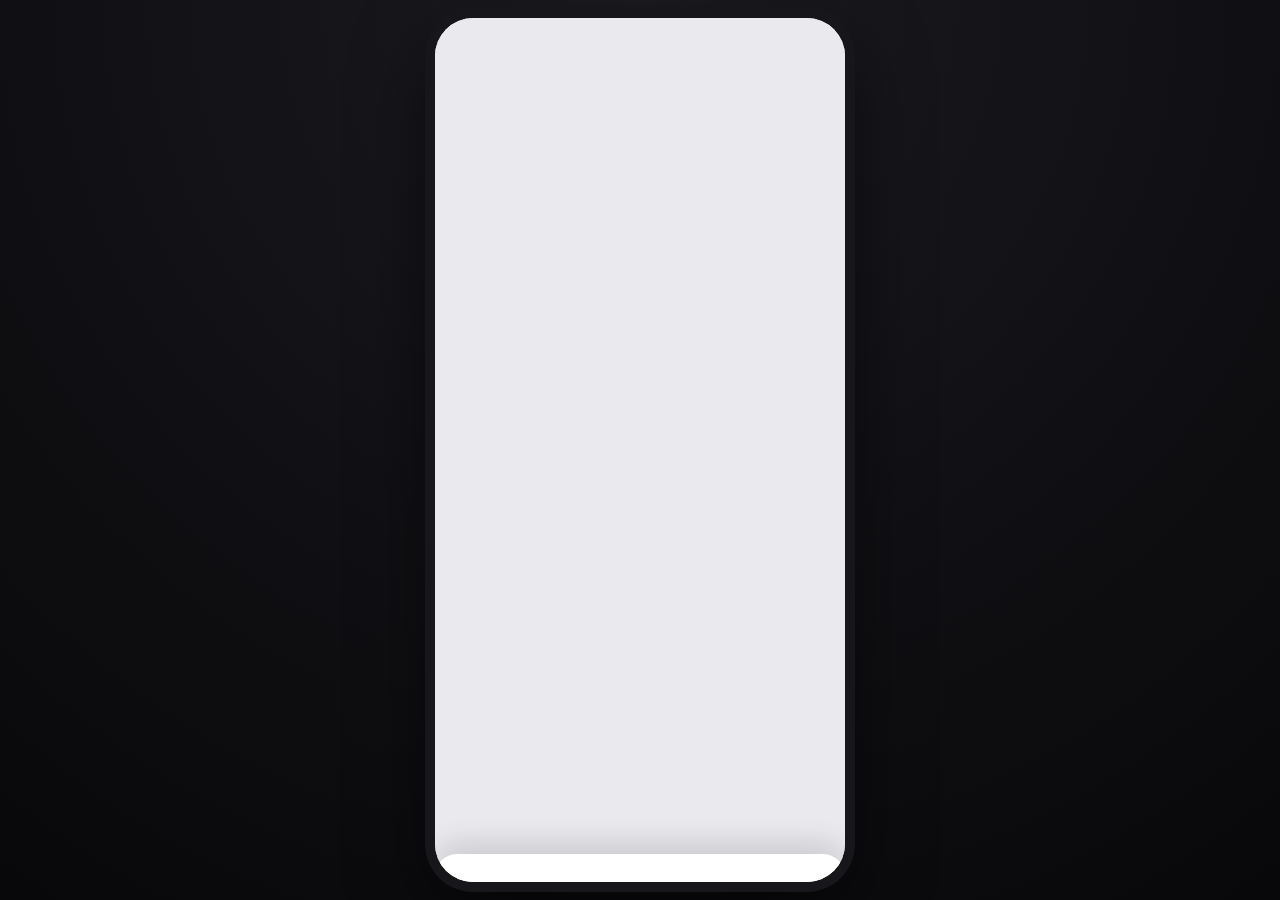
==== 05_Aplicacion/index.html @ 386b2faf "Add files via upload" ====
<!doctype html>
<html lang="es">
<head>
<meta charset="utf-8">
<meta name="viewport" content="width=device-width, initial-scale=1, maximum-scale=1, viewport-fit=cover">
<meta name="theme-color" content="#000000">
<meta name="apple-mobile-web-app-capable" content="yes">
<meta name="mobile-web-app-capable" content="yes">
<meta name="apple-mobile-web-app-status-bar-style" content="black-translucent">
<title>wheels · viaja con tu universidad</title>
<link rel="manifest" href="manifest.webmanifest">
<link rel="icon" href="icons/icon-192.png">
<link rel="apple-touch-icon" href="icons/icon-192.png">
<link rel="preconnect" href="https://fonts.googleapis.com">
<link href="https://fonts.googleapis.com/css2?family=Inter:wght@400;500;600;700;800&display=swap" rel="stylesheet">
<link rel="stylesheet" href="vendor/leaflet/leaflet.css">
<link rel="stylesheet" href="styles.css">
</head>
<body>
<div id="app">
  <div id="map"></div>
  <div id="topbar"></div>
  <div id="sheet" class="sheet"></div>
  <nav id="nav" class="nav hidden"></nav>
  <div id="screen" class="screen hidden"></div>
  <div id="drawer-bg" class="drawer-bg hidden"></div>
  <aside id="drawer" class="drawer"></aside>
  <div id="modal" class="modal hidden"></div>
  <div id="toast" class="toast"></div>
</div>
<script src="vendor/leaflet/leaflet.js"></script>
<script src="config.js"></script>
<script src="data.js"></script>
<script src="maps.js"></script>
<script src="app.js"></script>
</body>
</html>
---- 05_Aplicacion/styles.css ----
/* =====================================================================================
   WHEELS · estilo tipo Uber: mapa a pantalla completa + hojas inferiores, negro y blanco
   con un acento menta. Para cambiar los colores, toca solo las variables de :root.
   ===================================================================================== */
:root {
  --ink: #000; --ink-2: #1c1c1e; --muted: #6b6b70; --line: #e8e8ec; --soft: #f3f3f6;
  --bg: #fff; --accent: #19d3b6; --accent-ink: #00110e; --danger: #e5484d; --warn: #f5a524; --ok: #1fa971;
  --radius: 16px; --shadow: 0 6px 24px rgba(0,0,0,.18);
  --nav-h: 62px; --safe-b: env(safe-area-inset-bottom, 0px); --safe-t: env(safe-area-inset-top, 0px);
}
* { box-sizing: border-box; -webkit-tap-highlight-color: transparent; }
html, body { margin: 0; height: 100%; background: #0b0b0d; color: var(--ink); font-family: "Inter", system-ui, -apple-system, "Segoe UI", Roboto, sans-serif; -webkit-font-smoothing: antialiased; }
button { font: inherit; color: inherit; border: 0; background: none; cursor: pointer; padding: 0; }
input, textarea, select { font: inherit; color: inherit; }
svg.i { width: 22px; height: 22px; fill: none; stroke: currentColor; stroke-width: 2; stroke-linecap: round; stroke-linejoin: round; flex: 0 0 auto; }
.hidden { display: none !important; }

/* ---------- contenedor: pantalla completa en el celular, "marco" de teléfono en escritorio ---------- */
#app { position: relative; width: 100%; height: 100%; overflow: hidden; background: #e9e9ee; }
@media (min-width: 560px) {
  body { display: grid; place-items: center; background: radial-gradient(circle at 50% 0%, #1a1a20, #08080a); }
  #app { width: 410px; height: min(880px, 96vh); border-radius: 38px; box-shadow: 0 0 0 10px #17171b, 0 30px 80px rgba(0,0,0,.6); }
}
#map { position: absolute; inset: 0; z-index: 0; background: #e9e9ee; }
.leaflet-container { font-family: inherit; background: #e9e9ee; }
.leaflet-control-attribution { font-size: 9px !important; opacity: .7; margin-bottom: 0; }
.wl-mk { background: none !important; border: none !important; }
.wl-mk svg { display: block; filter: drop-shadow(0 2px 3px rgba(0,0,0,.35)); }

/* ---------- barra superior ---------- */
#topbar { position: absolute; z-index: 20; top: calc(14px + var(--safe-t)); left: 14px; right: 14px; display: flex; gap: 10px; align-items: center; justify-content: space-between; pointer-events: none; }
#topbar > * { pointer-events: auto; }
.round { width: 46px; height: 46px; border-radius: 50%; background: #fff; box-shadow: var(--shadow); display: grid; place-items: center; }
.pill { background: #fff; box-shadow: var(--shadow); border-radius: 999px; padding: 10px 16px; font-weight: 600; font-size: 14px; display: flex; align-items: center; gap: 8px; }
.pill .dot { width: 9px; height: 9px; border-radius: 50%; background: var(--muted); }
.pill .dot.on { background: var(--ok); box-shadow: 0 0 0 4px rgba(31,169,113,.18); }
.brand { font-weight: 800; font-size: 22px; letter-spacing: -.5px; background: #fff; border-radius: 999px; padding: 6px 16px; box-shadow: var(--shadow); }
.brand b { color: var(--accent); }

/* ---------- hoja inferior ---------- */
.sheet { position: absolute; z-index: 15; left: 0; right: 0; bottom: 0; background: #fff; border-radius: 22px 22px 0 0; box-shadow: 0 -8px 30px rgba(0,0,0,.16); padding: 10px 18px calc(18px + var(--safe-b)); max-height: 78%; overflow-y: auto; transition: bottom .25s ease; animation: up .28s ease; }
.sheet.has-nav { bottom: var(--nav-h); padding-bottom: 18px; }
@keyframes up { from { transform: translateY(24px); opacity: .4; } to { transform: none; opacity: 1; } }
.handle { width: 40px; height: 4px; border-radius: 4px; background: #d6d6dc; margin: 0 auto 12px; }
.sheet h2 { margin: 2px 0 4px; font-size: 22px; letter-spacing: -.3px; }
.sheet h3 { margin: 14px 0 8px; font-size: 13px; text-transform: uppercase; letter-spacing: .6px; color: var(--muted); font-weight: 700; }
.sub { color: var(--muted); font-size: 14px; margin: 0 0 8px; line-height: 1.45; }
.row { display: flex; align-items: center; gap: 12px; }
.grow { flex: 1; min-width: 0; }
.ellip { overflow: hidden; text-overflow: ellipsis; white-space: nowrap; }
.muted { color: var(--muted); }
.sm { font-size: 13px; }
.b { font-weight: 700; }

/* ---------- botones ---------- */
.btn { display: flex; align-items: center; justify-content: center; gap: 8px; width: 100%; padding: 16px; border-radius: 14px; font-weight: 700; font-size: 16px; background: var(--ink); color: #fff; transition: transform .1s; }
.btn:active { transform: scale(.98); }
.btn.accent { background: var(--accent); color: var(--accent-ink); }
.btn.soft { background: var(--soft); color: var(--ink); }
.btn.danger { background: #fdecec; color: var(--danger); }
.btn.ghost { background: none; color: var(--ink); border: 1.5px solid var(--line); }
.btn[disabled] { opacity: .4; pointer-events: none; }
.btn.sm { width: auto; padding: 10px 16px; font-size: 14px; border-radius: 999px; }
.chip { display: inline-flex; align-items: center; gap: 6px; padding: 9px 14px; border-radius: 999px; background: var(--soft); font-weight: 600; font-size: 14px; white-space: nowrap; }
.chip.on { background: var(--ink); color: #fff; }
.chips { display: flex; gap: 8px; overflow-x: auto; padding: 2px 0 6px; scrollbar-width: none; }
.chips::-webkit-scrollbar { display: none; }
.badge { display: inline-flex; align-items: center; gap: 4px; padding: 3px 9px; border-radius: 999px; background: #e6faf6; color: #0a7a68; font-size: 12px; font-weight: 700; }
.badge.dark { background: var(--ink); color: #fff; }
hr.sep { border: 0; height: 1px; background: var(--line); margin: 12px 0; }

/* ---------- inicio ---------- */
.where { width: 100%; display: flex; align-items: center; gap: 12px; background: var(--soft); padding: 16px; border-radius: 14px; text-align: left; font-size: 18px; font-weight: 700; }
.where .sq { width: 10px; height: 10px; background: #000; flex: 0 0 auto; }
.where .later { margin-left: auto; background: #fff; border-radius: 999px; padding: 7px 12px; font-size: 13px; font-weight: 700; display: flex; align-items: center; gap: 6px; }
.where .later svg.i { width: 16px; height: 16px; }
.place { display: flex; align-items: center; gap: 14px; width: 100%; text-align: left; padding: 11px 2px; }
.place + .place { border-top: 1px solid var(--line); }
.place .ic { width: 38px; height: 38px; border-radius: 50%; background: var(--soft); display: grid; place-items: center; flex: 0 0 auto; }
.place .t { font-weight: 600; font-size: 15px; }
.place .a { color: var(--muted); font-size: 13px; }
.promo { display: flex; gap: 12px; align-items: center; background: linear-gradient(120deg, #0b0b0d, #1d2a28); color: #fff; border-radius: 14px; padding: 14px; margin-top: 12px; }
.promo .ic { width: 40px; height: 40px; border-radius: 12px; background: var(--accent); color: var(--accent-ink); display: grid; place-items: center; flex: 0 0 auto; }
.promo b { color: var(--accent); }

/* ---------- opciones de viaje ---------- */
.opt { display: flex; align-items: center; gap: 12px; width: 100%; text-align: left; padding: 12px; border-radius: 14px; border: 2px solid transparent; margin-bottom: 6px; background: #fff; }
.opt.sel { border-color: var(--ink); background: #fafafa; }
.opt .car { width: 62px; height: 40px; display: grid; place-items: center; background: var(--soft); border-radius: 10px; flex: 0 0 auto; }
.opt .car svg.i { width: 28px; height: 28px; }
.opt .nm { font-weight: 700; font-size: 16px; display: flex; align-items: center; gap: 6px; }
.opt .ds { color: var(--muted); font-size: 13px; }
.opt .pr { font-weight: 800; font-size: 17px; text-align: right; }
.opt .old { color: var(--muted); text-decoration: line-through; font-size: 12px; font-weight: 500; display: block; }
.payrow { display: flex; align-items: center; gap: 12px; padding: 12px 2px; width: 100%; text-align: left; border-top: 1px solid var(--line); }

/* ---------- búsqueda de conductor ---------- */
.radar { width: 120px; height: 120px; margin: 6px auto 12px; position: relative; display: grid; place-items: center; }
.radar::before, .radar::after { content: ""; position: absolute; inset: 0; border-radius: 50%; border: 2px solid var(--accent); animation: ping 2s ease-out infinite; }
.radar::after { animation-delay: 1s; }
.radar .core { width: 54px; height: 54px; border-radius: 50%; background: #000; color: #fff; display: grid; place-items: center; z-index: 1; }
@keyframes ping { from { transform: scale(.4); opacity: 1; } to { transform: scale(1.15); opacity: 0; } }
.bar { height: 5px; border-radius: 4px; background: var(--line); overflow: hidden; margin: 10px 0; }
.bar i { display: block; height: 100%; width: 0; background: var(--ink); transition: width .3s linear; }

/* ---------- tarjeta de conductor ---------- */
.avatar { width: 52px; height: 52px; border-radius: 50%; background: linear-gradient(135deg, #19d3b6, #0a8f7b); color: #00110e; display: grid; place-items: center; font-weight: 800; font-size: 18px; flex: 0 0 auto; }
.avatar.lg { width: 72px; height: 72px; font-size: 26px; }
.plate { display: inline-block; background: #ffd23f; color: #000; font-weight: 800; letter-spacing: 1.5px; border-radius: 6px; padding: 3px 10px; border: 2px solid #000; font-size: 14px; }
.pin { display: flex; gap: 8px; margin: 8px 0 2px; }
.pin span { flex: 1; text-align: center; background: var(--soft); border-radius: 10px; padding: 12px 0; font-size: 24px; font-weight: 800; letter-spacing: 2px; }
.acts { display: grid; grid-template-columns: repeat(4, 1fr); gap: 8px; margin: 12px 0 4px; }
.acts button { display: flex; flex-direction: column; align-items: center; gap: 6px; font-size: 12px; font-weight: 600; padding: 10px 0; border-radius: 14px; background: var(--soft); }
.acts button.sos { background: #fdecec; color: var(--danger); }
.eta { display: flex; align-items: baseline; justify-content: space-between; }
.eta .big { font-size: 24px; font-weight: 800; letter-spacing: -.5px; }
.co { display: flex; align-items: center; gap: 8px; background: #e6faf6; color: #0a5c4e; border-radius: 12px; padding: 10px 12px; font-size: 13px; font-weight: 600; margin: 8px 0; }

/* ---------- pantallas completas ---------- */
.screen { position: absolute; inset: 0; z-index: 30; background: #fff; display: flex; flex-direction: column; animation: fade .2s ease; }
@keyframes fade { from { opacity: 0; transform: translateY(8px); } to { opacity: 1; transform: none; } }
.screen .head { display: flex; align-items: center; gap: 10px; padding: calc(14px + var(--safe-t)) 14px 10px; }
.screen .head h1 { font-size: 22px; margin: 0; letter-spacing: -.3px; flex: 1; }
.screen .body { flex: 1; overflow-y: auto; padding: 4px 18px calc(24px + var(--safe-b)); }
.screen.with-nav { bottom: calc(var(--nav-h) + var(--safe-b)); }
.screen.with-nav .body { padding-bottom: 24px; }
.screen.dark { background: #000; color: #fff; }
.screen.welcome { background: #000; color: #fff; justify-content: space-between; padding: calc(40px + var(--safe-t)) 24px calc(28px + var(--safe-b)); }
.screen.welcome .logo { font-size: 54px; font-weight: 800; letter-spacing: -2px; margin-top: 30px; }
.screen.welcome .logo b { color: var(--accent); }
.screen.welcome .tag { font-size: 26px; font-weight: 700; line-height: 1.2; letter-spacing: -.5px; margin: 12px 0 8px; }
.screen.welcome p { color: #a4a4ab; line-height: 1.5; margin: 0; }
.screen.welcome .btn { background: #fff; color: #000; }
.screen.welcome .btn.accent { background: var(--accent); color: var(--accent-ink); }
.demo-note { text-align: center; font-size: 12px; color: #8a8a91; margin-top: 12px; }
.field { display: flex; align-items: center; gap: 10px; background: var(--soft); border-radius: 12px; padding: 0 14px; }
.field input { flex: 1; border: 0; background: none; outline: none; padding: 15px 0; font-size: 16px; min-width: 0; }
.field.err { outline: 2px solid var(--danger); }
.err-t { color: var(--danger); font-size: 13px; margin: 6px 2px 0; }
.codebox { display: flex; gap: 10px; justify-content: center; margin: 18px 0; }
.codebox input { width: 56px; height: 64px; text-align: center; font-size: 28px; font-weight: 800; background: var(--soft); border: 2px solid transparent; border-radius: 14px; outline: none; }
.codebox input:focus { border-color: var(--ink); }

/* búsqueda */
.route-box { display: flex; gap: 12px; padding: 4px 0 8px; }
.route-box .rail { display: flex; flex-direction: column; align-items: center; padding: 18px 0; }
.route-box .rail .a { width: 10px; height: 10px; border-radius: 50%; border: 3px solid #000; }
.route-box .rail .l { flex: 1; width: 2px; background: #cfcfd6; margin: 3px 0; }
.route-box .rail .z { width: 10px; height: 10px; background: #000; }
.route-box .fields { flex: 1; display: flex; flex-direction: column; gap: 8px; }
.field.focus { outline: 2px solid var(--ink); background: #fff; }
.empty { text-align: center; color: var(--muted); padding: 30px 10px; }
.empty svg.i { width: 44px; height: 44px; opacity: .35; }

/* barra de navegación inferior */
.nav { position: absolute; z-index: 35; left: 0; right: 0; bottom: 0; height: calc(var(--nav-h) + var(--safe-b)); padding-bottom: var(--safe-b); background: #fff; border-top: 1px solid var(--line); display: grid; grid-template-columns: repeat(3, 1fr); }
.nav button { display: flex; flex-direction: column; align-items: center; justify-content: center; gap: 3px; font-size: 11.5px; font-weight: 600; color: #8a8a91; }
.nav button.on { color: var(--ink); }
.nav button.on svg.i { stroke-width: 2.6; }

/* menú lateral */
.drawer-bg { position: absolute; inset: 0; z-index: 40; background: rgba(0,0,0,.45); }
.drawer { position: absolute; z-index: 41; top: 0; bottom: 0; left: 0; width: 82%; max-width: 330px; background: #fff; transform: translateX(-102%); transition: transform .25s ease; padding: calc(24px + var(--safe-t)) 0 24px; overflow-y: auto; display: flex; flex-direction: column; }
.drawer.open { transform: none; }
.drawer .who { padding: 0 20px 16px; display: flex; align-items: center; gap: 14px; border-bottom: 1px solid var(--line); }
.drawer .who .nm { font-size: 20px; font-weight: 800; letter-spacing: -.3px; }
.drawer a { display: flex; align-items: center; gap: 16px; padding: 15px 22px; font-weight: 600; font-size: 16px; text-align: left; width: 100%; }
.drawer a:active { background: var(--soft); }
.drawer .foot { margin-top: auto; padding: 16px 22px 0; color: var(--muted); font-size: 12px; line-height: 1.5; }

/* modales y avisos */
.modal { position: absolute; inset: 0; z-index: 60; background: rgba(0,0,0,.5); display: flex; align-items: flex-end; }
.modal .card { background: #fff; width: 100%; border-radius: 22px 22px 0 0; padding: 16px 18px calc(20px + var(--safe-b)); max-height: 88%; overflow-y: auto; animation: up .25s ease; }
.modal.center { align-items: center; padding: 22px; }
.modal.center .card { border-radius: 22px; }
.toast { position: absolute; z-index: 80; left: 50%; top: calc(70px + var(--safe-t)); transform: translate(-50%, -20px); background: #111; color: #fff; padding: 12px 18px; border-radius: 999px; font-size: 14px; font-weight: 600; opacity: 0; pointer-events: none; transition: all .25s; max-width: 90%; text-align: center; box-shadow: var(--shadow); }
.toast.show { opacity: 1; transform: translate(-50%, 0); }
.stars { display: flex; gap: 6px; justify-content: center; margin: 10px 0; }
.stars button { color: #d0d0d6; } .stars button.on { color: #f5b301; }
.stars svg.i { width: 40px; height: 40px; fill: currentColor; stroke: currentColor; }
.tags { display: flex; flex-wrap: wrap; gap: 8px; justify-content: center; margin: 8px 0; }
.tags button { padding: 9px 13px; border-radius: 999px; background: var(--soft); font-size: 13.5px; font-weight: 600; }
.tags button.on { background: var(--ink); color: #fff; }
.kv { display: flex; justify-content: space-between; padding: 7px 0; font-size: 15px; }
.kv.tot { font-weight: 800; font-size: 20px; border-top: 1px solid var(--line); margin-top: 6px; padding-top: 12px; }
.kv .neg { color: var(--ok); font-weight: 600; }
.card-row { background: var(--soft); border-radius: 14px; padding: 14px; margin-bottom: 10px; }
.trip-card { width: 100%; text-align: left; display: block; background: #fff; border: 1.5px solid var(--line); border-radius: 14px; padding: 14px; margin-bottom: 10px; }
.seg { display: grid; grid-template-columns: 1fr 1fr; background: var(--soft); border-radius: 12px; padding: 4px; margin: 4px 0 12px; }
.seg button { padding: 10px; border-radius: 9px; font-weight: 700; font-size: 14px; color: var(--muted); }
.seg button.on { background: #fff; color: var(--ink); box-shadow: 0 1px 4px rgba(0,0,0,.12); }
.switch { width: 52px; height: 30px; border-radius: 30px; background: #cfcfd6; position: relative; transition: background .2s; flex: 0 0 auto; }
.switch::after { content: ""; position: absolute; top: 3px; left: 3px; width: 24px; height: 24px; border-radius: 50%; background: #fff; transition: transform .2s; box-shadow: 0 1px 4px rgba(0,0,0,.3); }
.switch.on { background: var(--ok); } .switch.on::after { transform: translateX(22px); }
.big-go { width: 120px; height: 120px; border-radius: 50%; background: var(--accent); color: var(--accent-ink); font-weight: 800; font-size: 20px; display: grid; place-items: center; margin: 14px auto; box-shadow: 0 8px 30px rgba(25,211,182,.45); letter-spacing: -.3px; }
.count { width: 64px; height: 64px; border-radius: 50%; border: 5px solid var(--accent); display: grid; place-items: center; font-weight: 800; font-size: 22px; flex: 0 0 auto; }
.chat { display: flex; flex-direction: column; gap: 8px; padding: 6px 0; }
.msg { max-width: 78%; padding: 10px 14px; border-radius: 18px; font-size: 15px; line-height: 1.35; }
.msg.me { align-self: flex-end; background: var(--ink); color: #fff; border-bottom-right-radius: 5px; }
.msg.them { align-self: flex-start; background: var(--soft); border-bottom-left-radius: 5px; }
.stat { display: grid; grid-template-columns: repeat(3, 1fr); gap: 8px; margin: 10px 0; }
.stat div { background: var(--soft); border-radius: 14px; padding: 12px 6px; text-align: center; }
.stat b { display: block; font-size: 20px; letter-spacing: -.3px; }
.stat span { font-size: 12px; color: var(--muted); }
.map-note { position: absolute; z-index: 12; left: 12px; right: 12px; bottom: 8px; text-align: center; font-size: 11px; color: #555; pointer-events: none; }
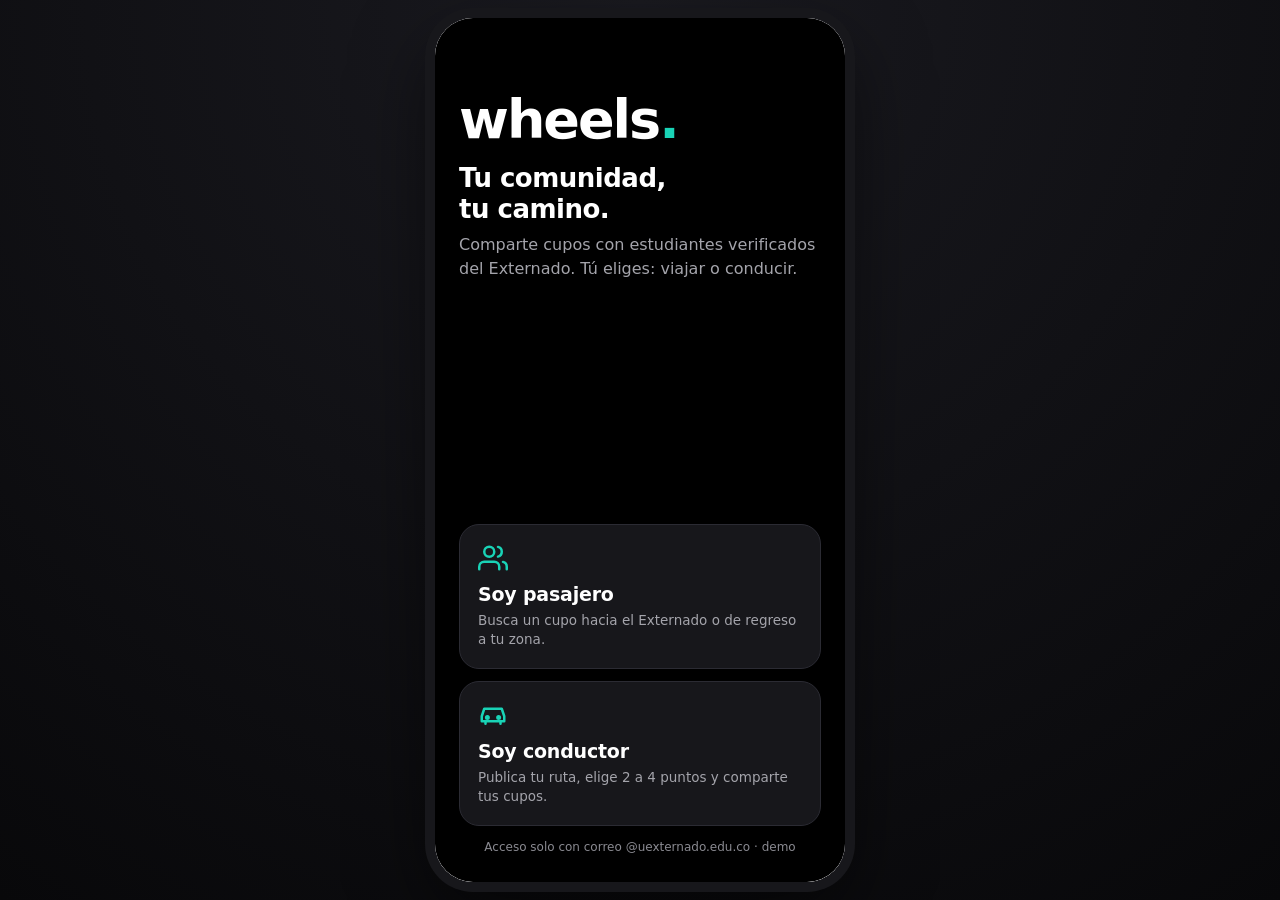
==== commit 987d7054: "05_Aplicacion: prototipo v0.2 — roles, modelo de ofertas y zona única - Pantalla de inicio con dos r" ====
--- a/05_Aplicacion/index.html
+++ b/05_Aplicacion/index.html
@@ -13,7 +13,7 @@
 <link rel="apple-touch-icon" href="icons/icon-192.png">
 <link rel="preconnect" href="https://fonts.googleapis.com">
 <link href="https://fonts.googleapis.com/css2?family=Inter:wght@400;500;600;700;800&display=swap" rel="stylesheet">
-<link rel="stylesheet" href="vendor/leaflet/leaflet.css">
+<link rel="stylesheet" href="vendor/leaflet.css">
 <link rel="stylesheet" href="styles.css">
 </head>
 <body>
@@ -28,7 +28,7 @@
   <div id="modal" class="modal hidden"></div>
   <div id="toast" class="toast"></div>
 </div>
-<script src="vendor/leaflet/leaflet.js"></script>
+<script src="vendor/leaflet.js"></script>
 <script src="config.js"></script>
 <script src="data.js"></script>
 <script src="maps.js"></script>
--- a/05_Aplicacion/vendor/leaflet.css
+++ b/05_Aplicacion/vendor/leaflet.css
@@ -0,0 +1,661 @@
+/* required styles */
+
+.leaflet-pane,
+.leaflet-tile,
+.leaflet-marker-icon,
+.leaflet-marker-shadow,
+.leaflet-tile-container,
+.leaflet-pane > svg,
+.leaflet-pane > canvas,
+.leaflet-zoom-box,
+.leaflet-image-layer,
+.leaflet-layer {
+	position: absolute;
+	left: 0;
+	top: 0;
+	}
+.leaflet-container {
+	overflow: hidden;
+	}
+.leaflet-tile,
+.leaflet-marker-icon,
+.leaflet-marker-shadow {
+	-webkit-user-select: none;
+	   -moz-user-select: none;
+	        user-select: none;
+	  -webkit-user-drag: none;
+	}
+/* Prevents IE11 from highlighting tiles in blue */
+.leaflet-tile::selection {
+	background: transparent;
+}
+/* Safari renders non-retina tile on retina better with this, but Chrome is worse */
+.leaflet-safari .leaflet-tile {
+	image-rendering: -webkit-optimize-contrast;
+	}
+/* hack that prevents hw layers "stretching" when loading new tiles */
+.leaflet-safari .leaflet-tile-container {
+	width: 1600px;
+	height: 1600px;
+	-webkit-transform-origin: 0 0;
+	}
+.leaflet-marker-icon,
+.leaflet-marker-shadow {
+	display: block;
+	}
+/* .leaflet-container svg: reset svg max-width decleration shipped in Joomla! (joomla.org) 3.x */
+/* .leaflet-container img: map is broken in FF if you have max-width: 100% on tiles */
+.leaflet-container .leaflet-overlay-pane svg {
+	max-width: none !important;
+	max-height: none !important;
+	}
+.leaflet-container .leaflet-marker-pane img,
+.leaflet-container .leaflet-shadow-pane img,
+.leaflet-container .leaflet-tile-pane img,
+.leaflet-container img.leaflet-image-layer,
+.leaflet-container .leaflet-tile {
+	max-width: none !important;
+	max-height: none !important;
+	width: auto;
+	padding: 0;
+	}
+
+.leaflet-container img.leaflet-tile {
+	/* See: https://bugs.chromium.org/p/chromium/issues/detail?id=600120 */
+	mix-blend-mode: plus-lighter;
+}
+
+.leaflet-container.leaflet-touch-zoom {
+	-ms-touch-action: pan-x pan-y;
+	touch-action: pan-x pan-y;
+	}
+.leaflet-container.leaflet-touch-drag {
+	-ms-touch-action: pinch-zoom;
+	/* Fallback for FF which doesn't support pinch-zoom */
+	touch-action: none;
+	touch-action: pinch-zoom;
+}
+.leaflet-container.leaflet-touch-drag.leaflet-touch-zoom {
+	-ms-touch-action: none;
+	touch-action: none;
+}
+.leaflet-container {
+	-webkit-tap-highlight-color: transparent;
+}
+.leaflet-container a {
+	-webkit-tap-highlight-color: rgba(51, 181, 229, 0.4);
+}
+.leaflet-tile {
+	filter: inherit;
+	visibility: hidden;
+	}
+.leaflet-tile-loaded {
+	visibility: inherit;
+	}
+.leaflet-zoom-box {
+	width: 0;
+	height: 0;
+	-moz-box-sizing: border-box;
+	     box-sizing: border-box;
+	z-index: 800;
+	}
+/* workaround for https://bugzilla.mozilla.org/show_bug.cgi?id=888319 */
+.leaflet-overlay-pane svg {
+	-moz-user-select: none;
+	}
+
+.leaflet-pane         { z-index: 400; }
+
+.leaflet-tile-pane    { z-index: 200; }
+.leaflet-overlay-pane { z-index: 400; }
+.leaflet-shadow-pane  { z-index: 500; }
+.leaflet-marker-pane  { z-index: 600; }
+.leaflet-tooltip-pane   { z-index: 650; }
+.leaflet-popup-pane   { z-index: 700; }
+
+.leaflet-map-pane canvas { z-index: 100; }
+.leaflet-map-pane svg    { z-index: 200; }
+
+.leaflet-vml-shape {
+	width: 1px;
+	height: 1px;
+	}
+.lvml {
+	behavior: url(#default#VML);
+	display: inline-block;
+	position: absolute;
+	}
+
+
+/* control positioning */
+
+.leaflet-control {
+	position: relative;
+	z-index: 800;
+	pointer-events: visiblePainted; /* IE 9-10 doesn't have auto */
+	pointer-events: auto;
+	}
+.leaflet-top,
+.leaflet-bottom {
+	position: absolute;
+	z-index: 1000;
+	pointer-events: none;
+	}
+.leaflet-top {
+	top: 0;
+	}
+.leaflet-right {
+	right: 0;
+	}
+.leaflet-bottom {
+	bottom: 0;
+	}
+.leaflet-left {
+	left: 0;
+	}
+.leaflet-control {
+	float: left;
+	clear: both;
+	}
+.leaflet-right .leaflet-control {
+	float: right;
+	}
+.leaflet-top .leaflet-control {
+	margin-top: 10px;
+	}
+.leaflet-bottom .leaflet-control {
+	margin-bottom: 10px;
+	}
+.leaflet-left .leaflet-control {
+	margin-left: 10px;
+	}
+.leaflet-right .leaflet-control {
+	margin-right: 10px;
+	}
+
+
+/* zoom and fade animations */
+
+.leaflet-fade-anim .leaflet-popup {
+	opacity: 0;
+	-webkit-transition: opacity 0.2s linear;
+	   -moz-transition: opacity 0.2s linear;
+	        transition: opacity 0.2s linear;
+	}
+.leaflet-fade-anim .leaflet-map-pane .leaflet-popup {
+	opacity: 1;
+	}
+.leaflet-zoom-animated {
+	-webkit-transform-origin: 0 0;
+	    -ms-transform-origin: 0 0;
+	        transform-origin: 0 0;
+	}
+svg.leaflet-zoom-animated {
+	will-change: transform;
+}
+
+.leaflet-zoom-anim .leaflet-zoom-animated {
+	-webkit-transition: -webkit-transform 0.25s cubic-bezier(0,0,0.25,1);
+	   -moz-transition:    -moz-transform 0.25s cubic-bezier(0,0,0.25,1);
+	        transition:         transform 0.25s cubic-bezier(0,0,0.25,1);
+	}
+.leaflet-zoom-anim .leaflet-tile,
+.leaflet-pan-anim .leaflet-tile {
+	-webkit-transition: none;
+	   -moz-transition: none;
+	        transition: none;
+	}
+
+.leaflet-zoom-anim .leaflet-zoom-hide {
+	visibility: hidden;
+	}
+
+
+/* cursors */
+
+.leaflet-interactive {
+	cursor: pointer;
+	}
+.leaflet-grab {
+	cursor: -webkit-grab;
+	cursor:    -moz-grab;
+	cursor:         grab;
+	}
+.leaflet-crosshair,
+.leaflet-crosshair .leaflet-interactive {
+	cursor: crosshair;
+	}
+.leaflet-popup-pane,
+.leaflet-control {
+	cursor: auto;
+	}
+.leaflet-dragging .leaflet-grab,
+.leaflet-dragging .leaflet-grab .leaflet-interactive,
+.leaflet-dragging .leaflet-marker-draggable {
+	cursor: move;
+	cursor: -webkit-grabbing;
+	cursor:    -moz-grabbing;
+	cursor:         grabbing;
+	}
+
+/* marker & overlays interactivity */
+.leaflet-marker-icon,
+.leaflet-marker-shadow,
+.leaflet-image-layer,
+.leaflet-pane > svg path,
+.leaflet-tile-container {
+	pointer-events: none;
+	}
+
+.leaflet-marker-icon.leaflet-interactive,
+.leaflet-image-layer.leaflet-interactive,
+.leaflet-pane > svg path.leaflet-interactive,
+svg.leaflet-image-layer.leaflet-interactive path {
+	pointer-events: visiblePainted; /* IE 9-10 doesn't have auto */
+	pointer-events: auto;
+	}
+
+/* visual tweaks */
+
+.leaflet-container {
+	background: #ddd;
+	outline-offset: 1px;
+	}
+.leaflet-container a {
+	color: #0078A8;
+	}
+.leaflet-zoom-box {
+	border: 2px dotted #38f;
+	background: rgba(255,255,255,0.5);
+	}
+
+
+/* general typography */
+.leaflet-container {
+	font-family: "Helvetica Neue", Arial, Helvetica, sans-serif;
+	font-size: 12px;
+	font-size: 0.75rem;
+	line-height: 1.5;
+	}
+
+
+/* general toolbar styles */
+
+.leaflet-bar {
+	box-shadow: 0 1px 5px rgba(0,0,0,0.65);
+	border-radius: 4px;
+	}
+.leaflet-bar a {
+	background-color: #fff;
+	border-bottom: 1px solid #ccc;
+	width: 26px;
+	height: 26px;
+	line-height: 26px;
+	display: block;
+	text-align: center;
+	text-decoration: none;
+	color: black;
+	}
+.leaflet-bar a,
+.leaflet-control-layers-toggle {
+	background-position: 50% 50%;
+	background-repeat: no-repeat;
+	display: block;
+	}
+.leaflet-bar a:hover,
+.leaflet-bar a:focus {
+	background-color: #f4f4f4;
+	}
+.leaflet-bar a:first-child {
+	border-top-left-radius: 4px;
+	border-top-right-radius: 4px;
+	}
+.leaflet-bar a:last-child {
+	border-bottom-left-radius: 4px;
+	border-bottom-right-radius: 4px;
+	border-bottom: none;
+	}
+.leaflet-bar a.leaflet-disabled {
+	cursor: default;
+	background-color: #f4f4f4;
+	color: #bbb;
+	}
+
+.leaflet-touch .leaflet-bar a {
+	width: 30px;
+	height: 30px;
+	line-height: 30px;
+	}
+.leaflet-touch .leaflet-bar a:first-child {
+	border-top-left-radius: 2px;
+	border-top-right-radius: 2px;
+	}
+.leaflet-touch .leaflet-bar a:last-child {
+	border-bottom-left-radius: 2px;
+	border-bottom-right-radius: 2px;
+	}
+
+/* zoom control */
+
+.leaflet-control-zoom-in,
+.leaflet-control-zoom-out {
+	font: bold 18px 'Lucida Console', Monaco, monospace;
+	text-indent: 1px;
+	}
+
+.leaflet-touch .leaflet-control-zoom-in, .leaflet-touch .leaflet-control-zoom-out  {
+	font-size: 22px;
+	}
+
+
+/* layers control */
+
+.leaflet-control-layers {
+	box-shadow: 0 1px 5px rgba(0,0,0,0.4);
+	background: #fff;
+	border-radius: 5px;
+	}
+.leaflet-control-layers-toggle {
+	background-image: url(images/layers.png);
+	width: 36px;
+	height: 36px;
+	}
+.leaflet-retina .leaflet-control-layers-toggle {
+	background-image: url(images/layers-2x.png);
+	background-size: 26px 26px;
+	}
+.leaflet-touch .leaflet-control-layers-toggle {
+	width: 44px;
+	height: 44px;
+	}
+.leaflet-control-layers .leaflet-control-layers-list,
+.leaflet-control-layers-expanded .leaflet-control-layers-toggle {
+	display: none;
+	}
+.leaflet-control-layers-expanded .leaflet-control-layers-list {
+	display: block;
+	position: relative;
+	}
+.leaflet-control-layers-expanded {
+	padding: 6px 10px 6px 6px;
+	color: #333;
+	background: #fff;
+	}
+.leaflet-control-layers-scrollbar {
+	overflow-y: scroll;
+	overflow-x: hidden;
+	padding-right: 5px;
+	}
+.leaflet-control-layers-selector {
+	margin-top: 2px;
+	position: relative;
+	top: 1px;
+	}
+.leaflet-control-layers label {
+	display: block;
+	font-size: 13px;
+	font-size: 1.08333em;
+	}
+.leaflet-control-layers-separator {
+	height: 0;
+	border-top: 1px solid #ddd;
+	margin: 5px -10px 5px -6px;
+	}
+
+/* Default icon URLs */
+.leaflet-default-icon-path { /* used only in path-guessing heuristic, see L.Icon.Default */
+	background-image: url(images/marker-icon.png);
+	}
+
+
+/* attribution and scale controls */
+
+.leaflet-container .leaflet-control-attribution {
+	background: #fff;
+	background: rgba(255, 255, 255, 0.8);
+	margin: 0;
+	}
+.leaflet-control-attribution,
+.leaflet-control-scale-line {
+	padding: 0 5px;
+	color: #333;
+	line-height: 1.4;
+	}
+.leaflet-control-attribution a {
+	text-decoration: none;
+	}
+.leaflet-control-attribution a:hover,
+.leaflet-control-attribution a:focus {
+	text-decoration: underline;
+	}
+.leaflet-attribution-flag {
+	display: inline !important;
+	vertical-align: baseline !important;
+	width: 1em;
+	height: 0.6669em;
+	}
+.leaflet-left .leaflet-control-scale {
+	margin-left: 5px;
+	}
+.leaflet-bottom .leaflet-control-scale {
+	margin-bottom: 5px;
+	}
+.leaflet-control-scale-line {
+	border: 2px solid #777;
+	border-top: none;
+	line-height: 1.1;
+	padding: 2px 5px 1px;
+	white-space: nowrap;
+	-moz-box-sizing: border-box;
+	     box-sizing: border-box;
+	background: rgba(255, 255, 255, 0.8);
+	text-shadow: 1px 1px #fff;
+	}
+.leaflet-control-scale-line:not(:first-child) {
+	border-top: 2px solid #777;
+	border-bottom: none;
+	margin-top: -2px;
+	}
+.leaflet-control-scale-line:not(:first-child):not(:last-child) {
+	border-bottom: 2px solid #777;
+	}
+
+.leaflet-touch .leaflet-control-attribution,
+.leaflet-touch .leaflet-control-layers,
+.leaflet-touch .leaflet-bar {
+	box-shadow: none;
+	}
+.leaflet-touch .leaflet-control-layers,
+.leaflet-touch .leaflet-bar {
+	border: 2px solid rgba(0,0,0,0.2);
+	background-clip: padding-box;
+	}
+
+
+/* popup */
+
+.leaflet-popup {
+	position: absolute;
+	text-align: center;
+	margin-bottom: 20px;
+	}
+.leaflet-popup-content-wrapper {
+	padding: 1px;
+	text-align: left;
+	border-radius: 12px;
+	}
+.leaflet-popup-content {
+	margin: 13px 24px 13px 20px;
+	line-height: 1.3;
+	font-size: 13px;
+	font-size: 1.08333em;
+	min-height: 1px;
+	}
+.leaflet-popup-content p {
+	margin: 17px 0;
+	margin: 1.3em 0;
+	}
+.leaflet-popup-tip-container {
+	width: 40px;
+	height: 20px;
+	position: absolute;
+	left: 50%;
+	margin-top: -1px;
+	margin-left: -20px;
+	overflow: hidden;
+	pointer-events: none;
+	}
+.leaflet-popup-tip {
+	width: 17px;
+	height: 17px;
+	padding: 1px;
+
+	margin: -10px auto 0;
+	pointer-events: auto;
+
+	-webkit-transform: rotate(45deg);
+	   -moz-transform: rotate(45deg);
+	    -ms-transform: rotate(45deg);
+	        transform: rotate(45deg);
+	}
+.leaflet-popup-content-wrapper,
+.leaflet-popup-tip {
+	background: white;
+	color: #333;
+	box-shadow: 0 3px 14px rgba(0,0,0,0.4);
+	}
+.leaflet-container a.leaflet-popup-close-button {
+	position: absolute;
+	top: 0;
+	right: 0;
+	border: none;
+	text-align: center;
+	width: 24px;
+	height: 24px;
+	font: 16px/24px Tahoma, Verdana, sans-serif;
+	color: #757575;
+	text-decoration: none;
+	background: transparent;
+	}
+.leaflet-container a.leaflet-popup-close-button:hover,
+.leaflet-container a.leaflet-popup-close-button:focus {
+	color: #585858;
+	}
+.leaflet-popup-scrolled {
+	overflow: auto;
+	}
+
+.leaflet-oldie .leaflet-popup-content-wrapper {
+	-ms-zoom: 1;
+	}
+.leaflet-oldie .leaflet-popup-tip {
+	width: 24px;
+	margin: 0 auto;
+
+	-ms-filter: "progid:DXImageTransform.Microsoft.Matrix(M11=0.70710678, M12=0.70710678, M21=-0.70710678, M22=0.70710678)";
+	filter: progid:DXImageTransform.Microsoft.Matrix(M11=0.70710678, M12=0.70710678, M21=-0.70710678, M22=0.70710678);
+	}
+
+.leaflet-oldie .leaflet-control-zoom,
+.leaflet-oldie .leaflet-control-layers,
+.leaflet-oldie .leaflet-popup-content-wrapper,
+.leaflet-oldie .leaflet-popup-tip {
+	border: 1px solid #999;
+	}
+
+
+/* div icon */
+
+.leaflet-div-icon {
+	background: #fff;
+	border: 1px solid #666;
+	}
+
+
+/* Tooltip */
+/* Base styles for the element that has a tooltip */
+.leaflet-tooltip {
+	position: absolute;
+	padding: 6px;
+	background-color: #fff;
+	border: 1px solid #fff;
+	border-radius: 3px;
+	color: #222;
+	white-space: nowrap;
+	-webkit-user-select: none;
+	-moz-user-select: none;
+	-ms-user-select: none;
+	user-select: none;
+	pointer-events: none;
+	box-shadow: 0 1px 3px rgba(0,0,0,0.4);
+	}
+.leaflet-tooltip.leaflet-interactive {
+	cursor: pointer;
+	pointer-events: auto;
+	}
+.leaflet-tooltip-top:before,
+.leaflet-tooltip-bottom:before,
+.leaflet-tooltip-left:before,
+.leaflet-tooltip-right:before {
+	position: absolute;
+	pointer-events: none;
+	border: 6px solid transparent;
+	background: transparent;
+	content: "";
+	}
+
+/* Directions */
+
+.leaflet-tooltip-bottom {
+	margin-top: 6px;
+}
+.leaflet-tooltip-top {
+	margin-top: -6px;
+}
+.leaflet-tooltip-bottom:before,
+.leaflet-tooltip-top:before {
+	left: 50%;
+	margin-left: -6px;
+	}
+.leaflet-tooltip-top:before {
+	bottom: 0;
+	margin-bottom: -12px;
+	border-top-color: #fff;
+	}
+.leaflet-tooltip-bottom:before {
+	top: 0;
+	margin-top: -12px;
+	margin-left: -6px;
+	border-bottom-color: #fff;
+	}
+.leaflet-tooltip-left {
+	margin-left: -6px;
+}
+.leaflet-tooltip-right {
+	margin-left: 6px;
+}
+.leaflet-tooltip-left:before,
+.leaflet-tooltip-right:before {
+	top: 50%;
+	margin-top: -6px;
+	}
+.leaflet-tooltip-left:before {
+	right: 0;
+	margin-right: -12px;
+	border-left-color: #fff;
+	}
+.leaflet-tooltip-right:before {
+	left: 0;
+	margin-left: -12px;
+	border-right-color: #fff;
+	}
+
+/* Printing */
+
+@media print {
+	/* Prevent printers from removing background-images of controls. */
+	.leaflet-control {
+		-webkit-print-color-adjust: exact;
+		print-color-adjust: exact;
+		}
+	}
--- a/05_Aplicacion/styles.css
+++ b/05_Aplicacion/styles.css
@@ -203,3 +203,47 @@
 .stat b { display: block; font-size: 20px; letter-spacing: -.3px; }
 .stat span { font-size: 12px; color: var(--muted); }
 .map-note { position: absolute; z-index: 12; left: 12px; right: 12px; bottom: 8px; text-align: center; font-size: 11px; color: #555; pointer-events: none; }
+
+/* =====================================================================================
+   PROTOTIPO v0.2 · roles, ofertas y reglas de cancelación
+   ===================================================================================== */
+.screen .body h3 { margin: 16px 0 8px; font-size: 12.5px; text-transform: uppercase; letter-spacing: .6px; color: var(--muted); font-weight: 700; }
+
+/* pantalla de roles */
+.role-grid { display: grid; gap: 12px; margin-bottom: 12px; }
+.role-card { display: flex; flex-direction: column; align-items: flex-start; gap: 6px; width: 100%; text-align: left; background: #17171b; border: 1px solid #2b2b33; border-radius: 20px; padding: 18px; color: #fff; transition: transform .1s, border-color .2s; }
+.role-card:active { transform: scale(.985); border-color: var(--accent); }
+.role-card svg.i { width: 30px; height: 30px; color: var(--accent); margin-bottom: 4px; }
+.role-card b { font-size: 19px; letter-spacing: -.2px; }
+.role-card span { color: #a4a4ab; font-size: 13.5px; line-height: 1.45; }
+.screen.welcome .demo-note { margin-top: 14px; }
+
+/* tarjetas de oferta */
+.offer { width: 100%; display: block; text-align: left; background: #fff; border: 1.5px solid var(--line); border-radius: 16px; padding: 14px; margin-bottom: 10px; }
+.offer:active { background: #fafafa; }
+.offer .pr { font-weight: 800; font-size: 18px; white-space: nowrap; }
+.badge.muted-badge { background: var(--soft); color: var(--muted); }
+
+/* puntos de encuentro */
+.zone-label { margin: 14px 0 6px; font-size: 11px; font-weight: 800; letter-spacing: .8px; text-transform: uppercase; color: var(--muted); }
+.zone-tag { display: inline-flex; align-items: center; gap: 5px; background: var(--soft); color: var(--muted); border-radius: 999px; padding: 5px 10px; font-size: 12px; font-weight: 600; margin-bottom: 8px; }
+.zone-tag svg.i { width: 14px; height: 14px; }
+.pt { display: flex; align-items: center; gap: 10px; width: 100%; text-align: left; background: var(--soft); border: 2px solid transparent; border-radius: 13px; padding: 11px 12px; margin-bottom: 8px; }
+.pt.on { background: #fff; border-color: var(--ink); }
+.pt.off { opacity: .4; }
+.pt .dist { font-weight: 800; font-size: 13px; white-space: nowrap; }
+.pt svg.i { width: 18px; height: 18px; color: var(--ok); }
+
+/* avisos y bloqueos */
+.notice { display: flex; align-items: flex-start; gap: 8px; background: var(--soft); border-radius: 12px; padding: 12px; margin: 10px 0; font-size: 13px; line-height: 1.45; color: var(--muted); }
+.notice svg.i { width: 17px; height: 17px; margin-top: 1px; }
+.notice.lock { background: #fff7e6; color: #8a5a00; }
+.notice.lock svg.i { color: #b87a00; }
+
+/* pasajeros de la oferta (vista conductor) */
+.pax { display: flex; align-items: center; gap: 10px; padding: 10px 0; border-top: 1px solid var(--line); }
+.pax:first-of-type { border-top: 0; }
+.pax .btn.sm { padding: 8px 12px; }
+
+/* contador / estado */
+.empty.sm { padding: 18px 10px; font-size: 13.5px; }
